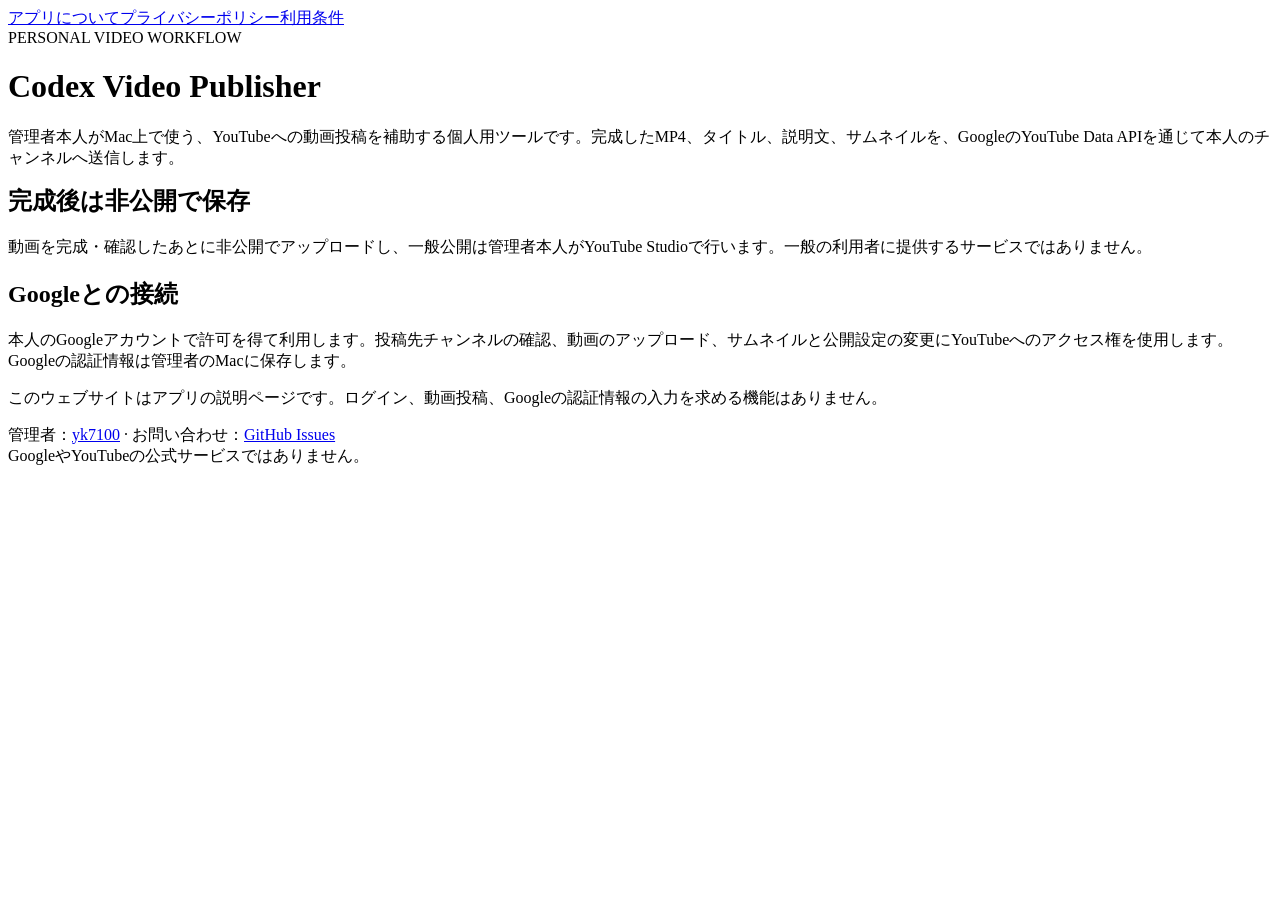
==== index.html @ 13cdea10 "Publish index.html" ====
<!doctype html>
<html lang="ja"><head><meta charset="utf-8"><meta name="viewport" content="width=device-width,initial-scale=1"><title>Codex Video Publisher</title><link rel="stylesheet" href="style.css"></head>
<body><main><nav><a href="index.html">アプリについて</a><a href="privacy.html">プライバシーポリシー</a><a href="terms.html">利用条件</a></nav>
<div class="eyebrow">PERSONAL VIDEO WORKFLOW</div><h1>Codex Video Publisher</h1>
<p>管理者本人がMac上で使う、YouTubeへの動画投稿を補助する個人用ツールです。完成したMP4、タイトル、説明文、サムネイルを、GoogleのYouTube Data APIを通じて本人のチャンネルへ送信します。</p>
<div class="panel"><h2 style="margin-top:0">完成後は非公開で保存</h2><p>動画を完成・確認したあとに非公開でアップロードし、一般公開は管理者本人がYouTube Studioで行います。一般の利用者に提供するサービスではありません。</p></div>
<h2>Googleとの接続</h2><p>本人のGoogleアカウントで許可を得て利用します。投稿先チャンネルの確認、動画のアップロード、サムネイルと公開設定の変更にYouTubeへのアクセス権を使用します。Googleの認証情報は管理者のMacに保存します。</p>
<p>このウェブサイトはアプリの説明ページです。ログイン、動画投稿、Googleの認証情報の入力を求める機能はありません。</p>
<footer><p class="muted">管理者：<a href="https://github.com/yk7100">yk7100</a> · お問い合わせ：<a href="https://github.com/yk7100/codex-video-publisher-info/issues">GitHub Issues</a><br>GoogleやYouTubeの公式サービスではありません。</p></footer></main></body></html>
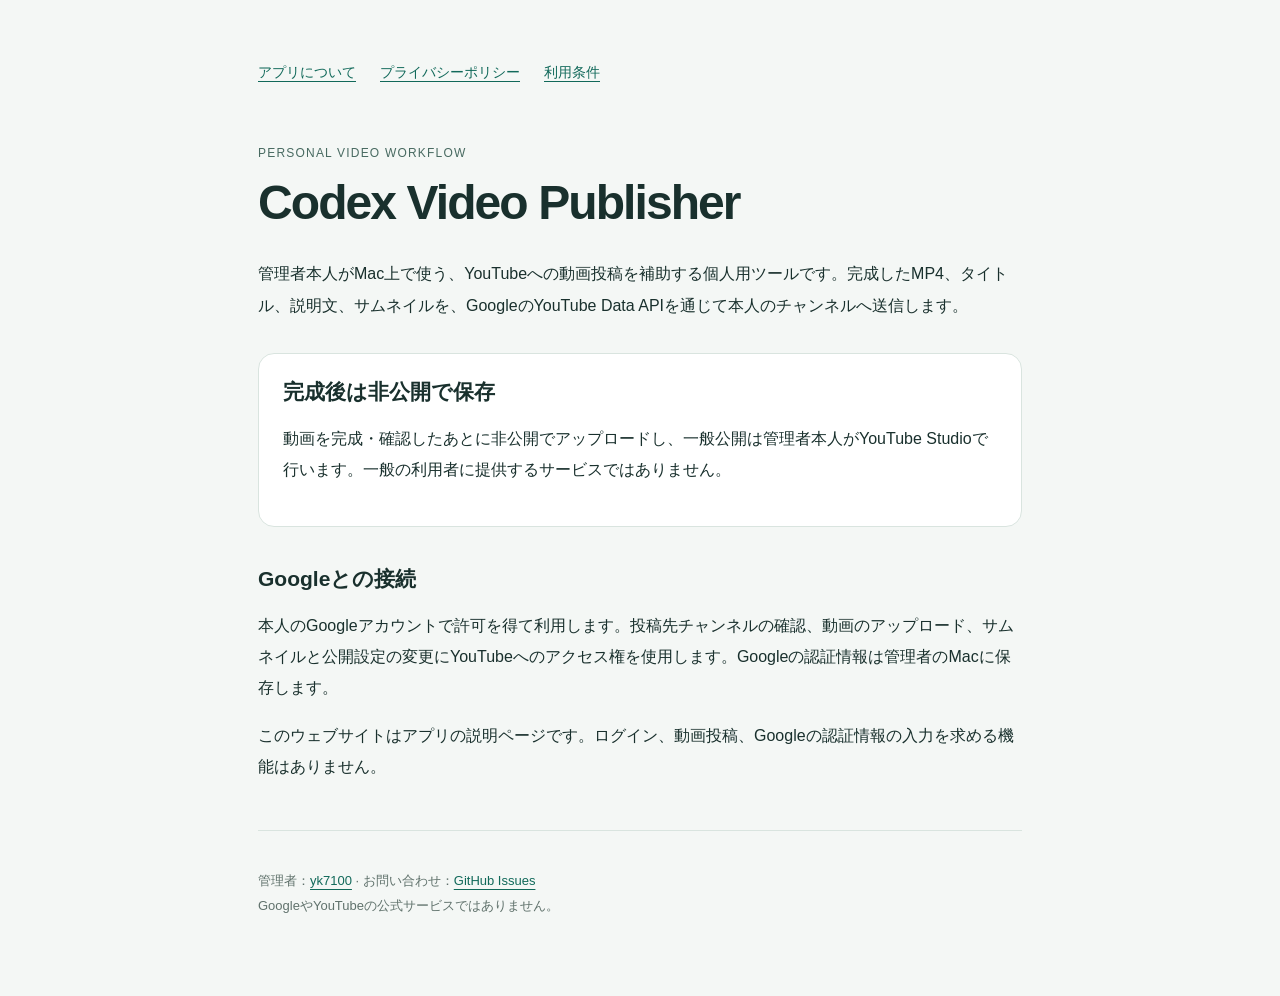
==== commit bf85c7ed: "Add Google site ownership verification" ====
--- a/index.html
+++ b/index.html
@@ -1,5 +1,5 @@
 <!doctype html>
-<html lang="ja"><head><meta charset="utf-8"><meta name="viewport" content="width=device-width,initial-scale=1"><title>Codex Video Publisher</title><link rel="stylesheet" href="style.css"></head>
+<html lang="ja"><head><meta name="google-site-verification" content="BjrFRAAroCxKEfazcaUA_mPpHTAIdXzF04q65vqygno" /><meta charset="utf-8"><meta name="viewport" content="width=device-width,initial-scale=1"><title>Codex Video Publisher</title><link rel="stylesheet" href="style.css"></head>
 <body><main><nav><a href="index.html">アプリについて</a><a href="privacy.html">プライバシーポリシー</a><a href="terms.html">利用条件</a></nav>
 <div class="eyebrow">PERSONAL VIDEO WORKFLOW</div><h1>Codex Video Publisher</h1>
 <p>管理者本人がMac上で使う、YouTubeへの動画投稿を補助する個人用ツールです。完成したMP4、タイトル、説明文、サムネイルを、GoogleのYouTube Data APIを通じて本人のチャンネルへ送信します。</p>
--- a/style.css
+++ b/style.css
@@ -0,0 +1 @@
+:root{color-scheme:light;font-family:-apple-system,BlinkMacSystemFont,"Hiragino Sans",sans-serif;color:#19302d;background:#f4f7f5}*{box-sizing:border-box}body{margin:0}main{max-width:820px;margin:0 auto;padding:64px 28px}a{color:#11695a;text-underline-offset:4px}nav{display:flex;gap:24px;flex-wrap:wrap;font-size:14px;margin-bottom:64px}h1{font-size:clamp(30px,6vw,48px);letter-spacing:-.04em;line-height:1.3;margin:12px 0 24px}h2{font-size:21px;margin-top:38px}p,li{font-size:16px;line-height:1.95}ul{padding-left:24px}.eyebrow{font-size:12px;letter-spacing:.1em;color:#486a61}.panel{background:white;border:1px solid #d9e4df;border-radius:16px;padding:24px;margin:32px 0}.muted{color:#60726c;font-size:13px}footer{border-top:1px solid #d9e4df;margin-top:48px;padding-top:24px}
